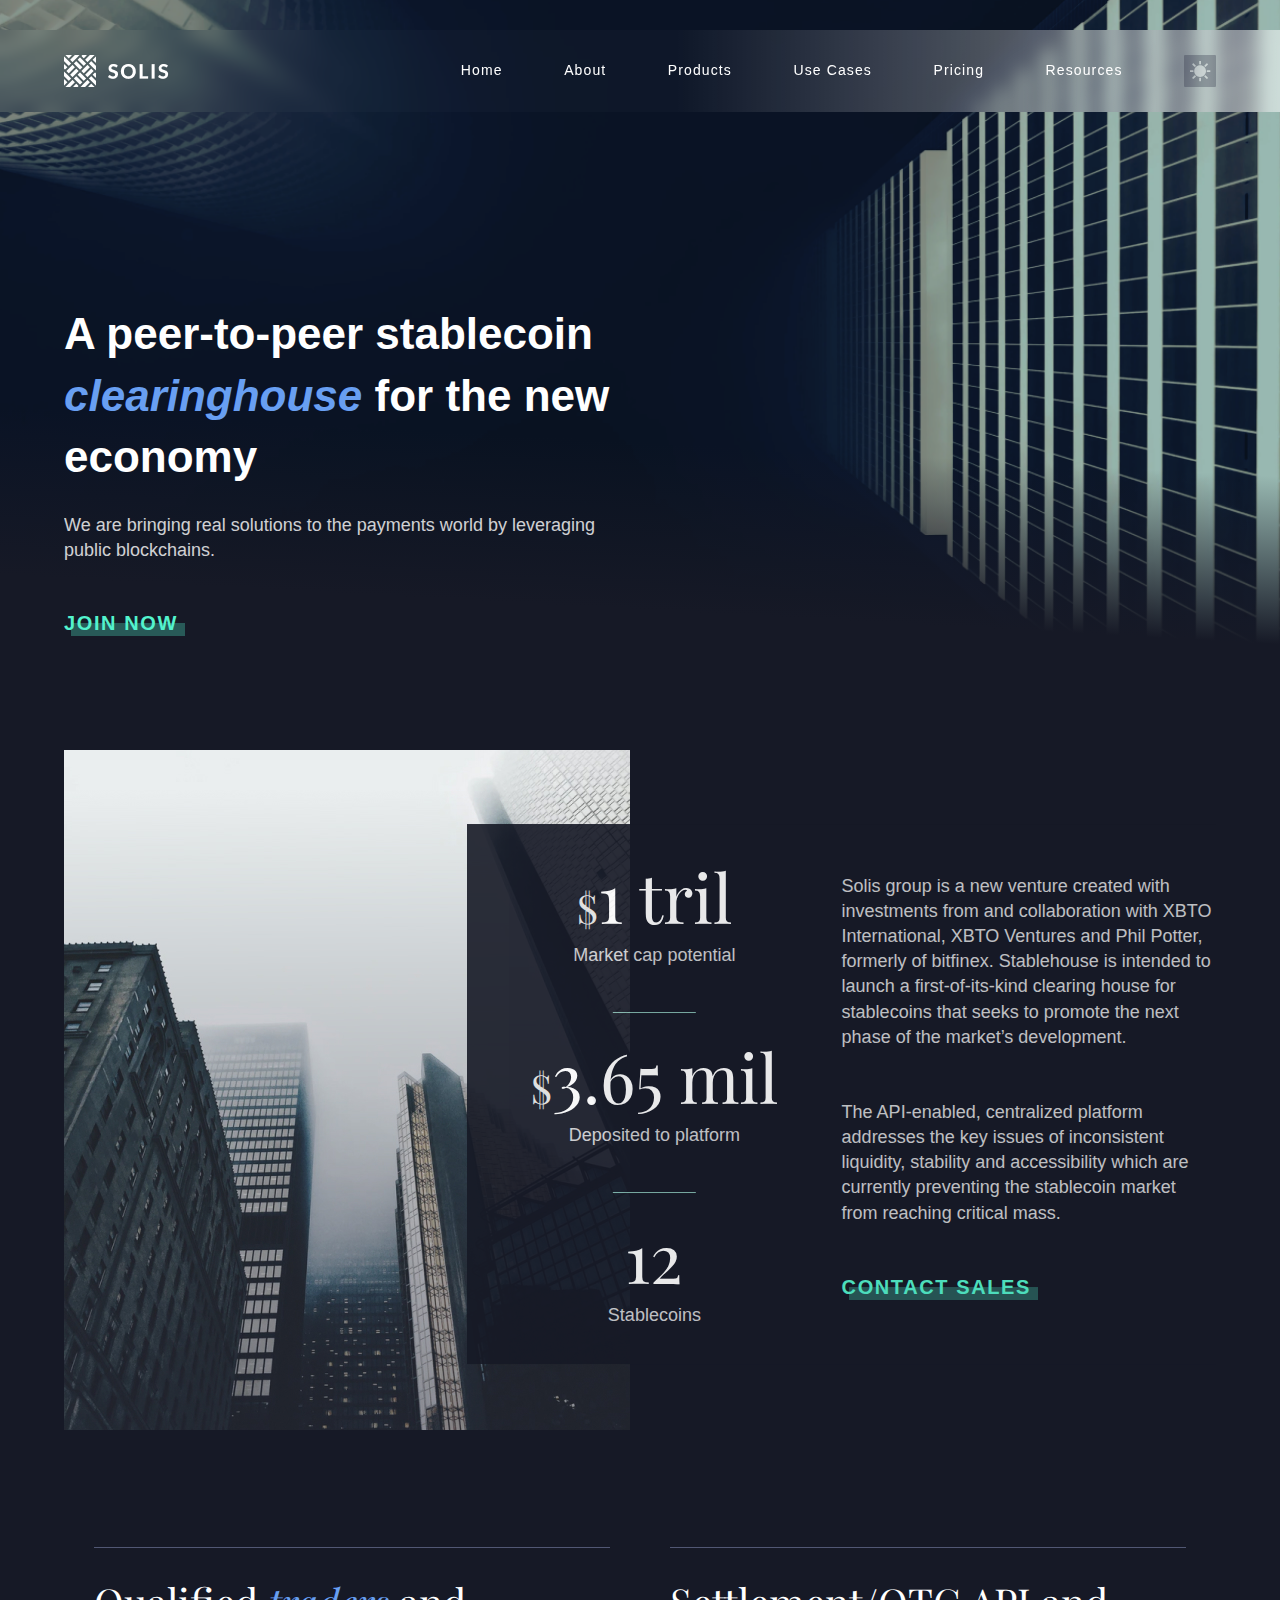
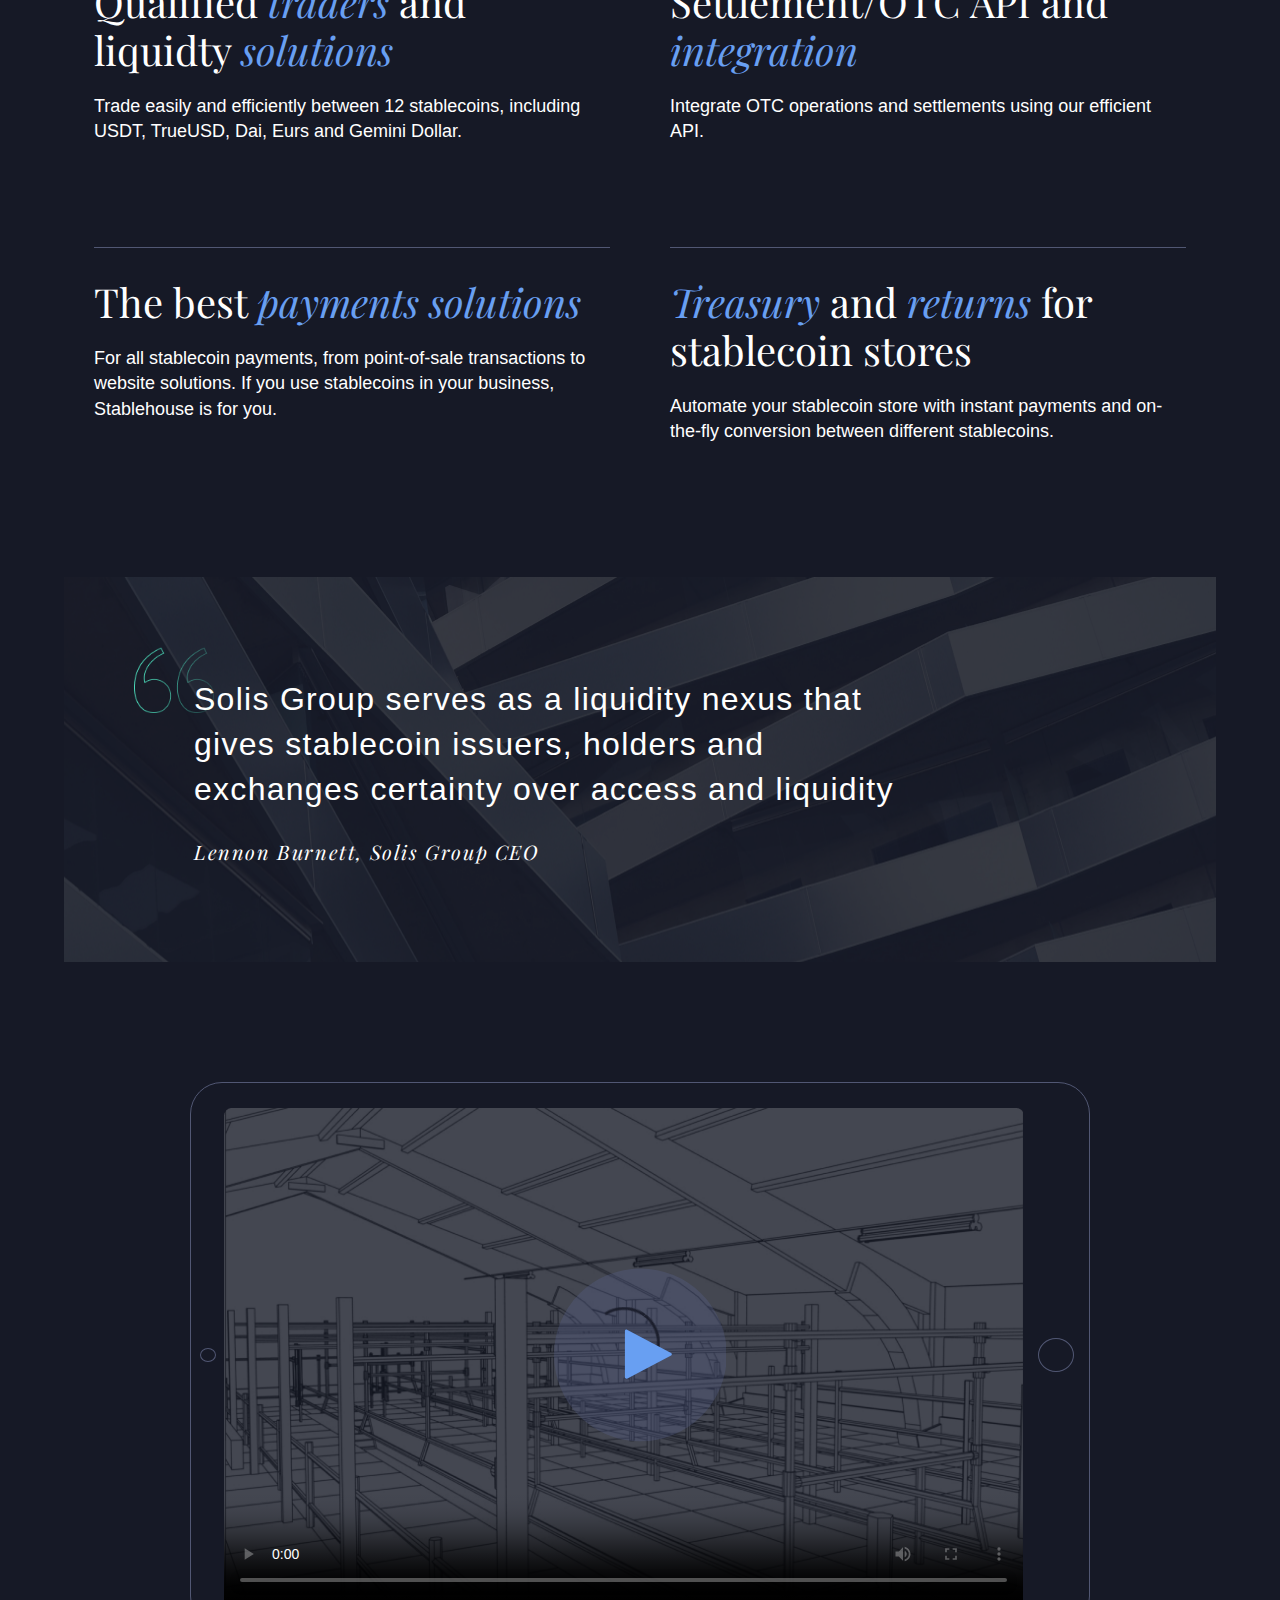
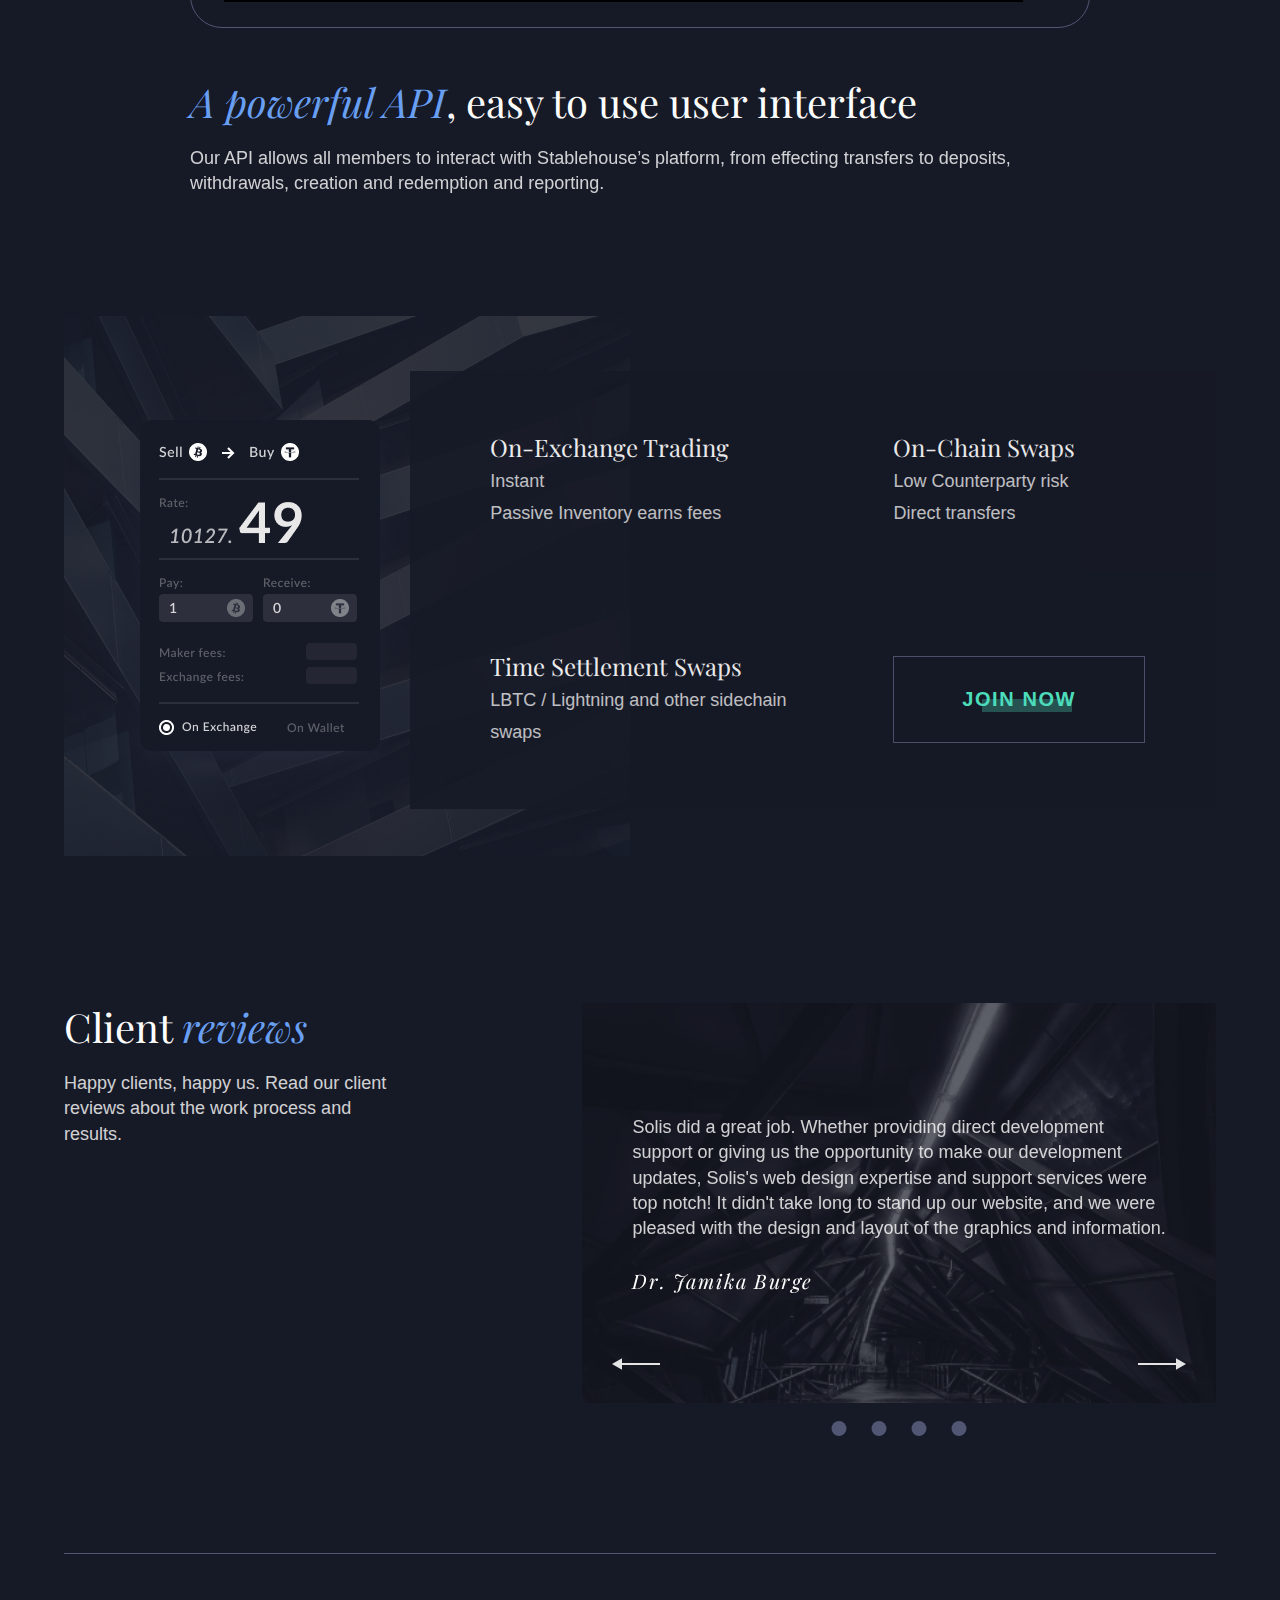
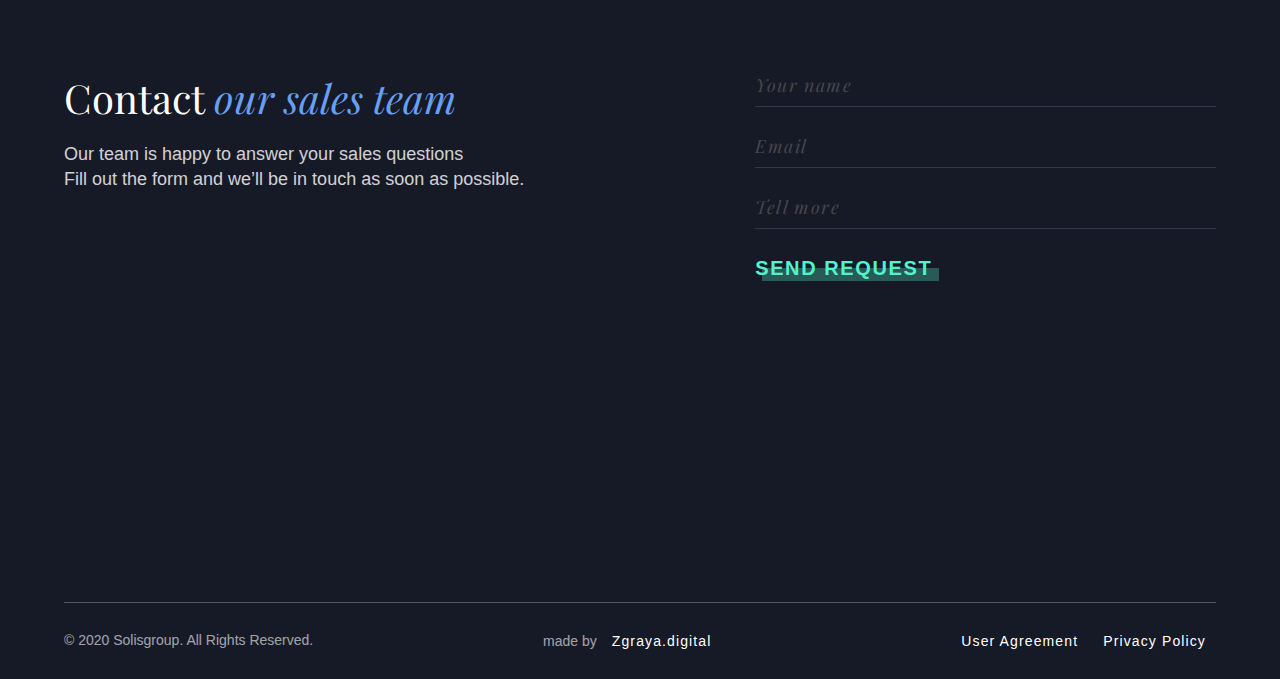
==== index-dark.html @ 9846c56a "add dark mode" ====
<!DOCTYPE html>
<html lang="en">
<head>
    <meta charset="UTF-8">
    <meta http-equiv="X-UA-Compatible" content="IE=edge">
    <meta name="viewport" content="width=device-width, initial-scale=1.0">
    <link rel="stylesheet" href="./css/main-dark.css">
    <link rel="shortcut icon" href="./img/favicon.ico" type="image/x-icon">
    <title>Document</title>
</head>
<body>
    <header class="header">
        <nav class="nav">
            <div class="wrapper">
                <div class="logo">
                    <img class="logo__img" src="./img/logo.png" alt="logo">
                </div>
                <input type="checkbox" id="burger" class="nav__burger">
                <label for="burger" class="nav__burger-img"></label>
                <ul class="menu">
                    <li class="menu__item">
                        <a href="" class="menu__link">Home</a>
                    </li>
                    <li class="menu__item">
                        <a href="" class="menu__link">About</a>
                    </li>
                    <li class="menu__item">
                        <a href="" class="menu__link">Products</a>
                    </li>
                    <li class="menu__item">
                        <a href="" class="menu__link">Use Cases</a>
                    </li>
                    <li class="menu__item">
                        <a href="" class="menu__link">Pricing</a>
                    </li>
                    <li class="menu__item">
                        <a href="" class="menu__link">Resources</a>
                    </li>
                </ul>
                <a href="./index.html" class="mode">
                    <img class="mode__img" src="./img/svg/sun-icon.svg" alt="">
                </a>
            </div>
        </nav>
        <section class="banner">
            <div class="wrapper">
                <div class="banner__container">
                    <h1 class="banner__title">A peer-to-peer stablecoin <span class="title_colored">clearinghouse</span> for the new economy</h1>
                    <p class="banner__text text">We are bringing real solutions to the   payments world by leveraging public blockchains.</p>
                    <button class="banner__btn button">Join now</button>
                </div>
            </div>
        </section>
    </header>
    <main class="main">
        <div class="wrapper">
            <section class="about">
            <div class="about__img">
                <img src="./img/about_img.jpg" alt="buildings">
            </div>
            <div class="about__container">
                <div class="about__statistic statistic">
                    <div class="statistic__group statistic__group_bordered">
                        <p class="statistic__data statistic__data_usd">1 tril</p>
                        <p class="statistic__desc text">Market cap potential</p>
                    </div>
                    <div class="statistic__group statistic__group_bordered">
                        <p class="statistic__data statistic__data_usd">3.65 mil</p>
                        <p class="statistic__desc text">Deposited to platform</p>
                    </div>
                    <div class="statistic__group">
                        <p class="statistic__data">12</p>
                        <p class="statistic__desc text">Stablecoins</p>
                    </div>
                </div>

                <div class="about__info">
                    <p class="about__text text">Solis group is a new venture created with investments from and collaboration with XBTO International, XBTO Ventures and Phil Potter, formerly of bitfinex. Stablehouse is intended to launch a first-of-its-kind clearing house for stablecoins that seeks to promote the next phase of the market’s development.</p>
                    <p class="about__text text">The API-enabled, centralized platform addresses the key issues of inconsistent liquidity, stability and accessibility which are currently preventing the stablecoin market from reaching critical mass.</p>
                    <button class="about__btn button">Contact sales</button>
                </div>
            </div>
            </section>
            <section class="pros">
                <div class="pros__item">
                    <h2 class="pros__title title">Qualified <span class="title_colored">traders</span> and liquidty <span class="title_colored">solutions</span></h2>
                    <p class="pros__text">Trade easily and efficiently between 12 stablecoins, including USDT, TrueUSD, Dai, Eurs and Gemini Dollar.</p>
                </div>
                <div class="pros__item">
                    <h2 class="pros__title title">Settlement/OTC API and <span class="title_colored">integration</span></h2>
                    <p class="pros__text">Integrate OTC operations and settlements using our efficient API.</p>
                </div>
                <div class="pros__item">
                    <h2 class="pros__title title">The best <span class="title_colored">payments solutions</span></h2>
                    <p class="pros__text">For all stablecoin payments, from point-of-sale transactions to website solutions. If you use stablecoins in your business, Stablehouse is for you.</p>
                </div>
                <div class="pros__item">
                    <h2 class="pros__title title"><span class="title_colored">Treasury</span> and <span class="title_colored">returns</span> for stablecoin stores</h2>
                    <p class="pros__text">Automate your stablecoin store with instant payments and on-the-fly conversion between different stablecoins.</p>
                </div>
            </section>
            <section class="quote">
                <p class="quote__text">Solis Group serves as a liquidity nexus that gives stablecoin issuers, holders and exchanges certainty over access and liquidity</p>
                <p class="quote__author">Lennon Burnett, Solis Group CEO</p>
            </section>

            <section class="video">
                <div class="video__wrapper">
                    <div class="player">
                        <video class="player__media" src="./video/video.mp4" poster="./img/video_poster.png" controls></video>
                        <svg class="player__controls">
                            <use xlink:href="./img/svg/icons-sprite.svg#play"></use>
                        </svg>
                    </div>
                    <h2 class="title video__title"><span class="title_colored">A powerful API</span>, easy to use user interface</h2>
                    <p class="video__text text">Our API allows all members to interact with Stablehouse’s platform, from effecting transfers to deposits, withdrawals, creation and redemption and reporting.</p>
                </div>
                
            </section>
            <section class="feature">
                <div class="feature__img">
                    <picture>
                        <source media="(max-width: 768px)" srcset="./img/feature_img-mob.png">
                        <source media="(min-width: 769px)" srcset="./img/features-background-image.png">
                        <img src="elva-800w.jpg" alt="Chris standing up holding his daughter Elva">
                    </picture>
                </div>
                <div class="feature__container">
                    <div class="feature__item">
                        <h3 class="feature__title">On-Exchange Trading</h3>
                        <ul class="feature__list">
                            <li class="feature__text text">Instant</li>
                            <li class="feature__text text">Passive Inventory earns fees</li>
                        </ul>
                    </div>
                    <div class="feature__item">
                        <h3 class="feature__title">On-Chain Swaps</h3>
                        <ul class="feature__list">
                            <li class="feature__text text">Low Counterparty risk</li>
                            <li class="feature__text text">Direct transfers</li>
                        </ul>
                    </div>
                    <div class="feature__item">
                        <h3 class="feature__title">Time Settlement Swaps</h3>
                        <ul class="feature__list">
                            <li class="feature__text text">LBTC / Lightning and other sidechain swaps</li>
                        </ul>
                    </div>
                    <div class="feature__item">
                        <button class="button feature__button">Join Now</button>
                    </div>
                </div>
            </section>
            <section class="reviews">
                <div class="reviews__desc">
                    <h2 class="reviews__title title">Client <span class="title_colored">reviews</span></h2>
                    <p class="text">Happy clients, happy us. Read our client reviews about the work process and results.</p>
                </div>
                <div class="reviews__slider-container">
                    <div class="slider">
                        <div class="slides">
                        <div id="slides__1" class="slide">
                            <div class="slide__content">
                                <p class="slide__text text">Solis did a great job. Whether providing direct development support or giving us the opportunity to make our development updates, Solis's web design expertise and support services were top notch! It didn't take long to stand up our website, and we were pleased with the design and layout of the graphics and information. </p>
                                <p class="slide__author">Dr. Jamika Burge</p>
                            </div>
                            <a class="slide__controls_prev slide__controls" href="#slides__4" title="Next">
                                <svg>
                                    <use xlink:href="./img/svg/icons-sprite.svg#arrow_left"></use>
                                </svg>
                            </a>
                            <a class="slide__controls_next slide__controls" href="#slides__2" title="Next">
                                <svg>
                                    <use xlink:href="./img/svg/icons-sprite.svg#arrow_right"></use>
                                </svg>
                            </a>
                        </div>
                        <div id="slides__2" class="slide">
                            <div class="slide__content">
                                <p class="slide__text text">Solis is a cutting edge company and knows the importance of excellence. Having been in business for 21 years, I know when I’ve found a competent professional and more importantly a company with integrity. I highly recommend this company and am available for further reference if needed. </p>
                                <p class="slide__author">Evie-Rose Prosse</p>
                            </div>
                            <a class="slide__controls_prev slide__controls" href="#slides__1"  title="Prev">
                                <svg>
                                    <use xlink:href="./img/svg/icons-sprite.svg#arrow_left"></use>
                                </svg>
                            </a>
                            <a class="slide__controls_next slide__controls" href="#slides__3" title="Next">
                                <svg>
                                    <use xlink:href="./img/svg/icons-sprite.svg#arrow_right"></use>
                                </svg>
                            </a>
                        </div>
                        <div id="slides__3" class="slide">
                            <div class="slide__content">
                                <p class="slide__text text">I can’t say enough about how knowledgeable Toinette Rorie is in the area of Web Development. She indeed is a developer and can build a site from scratch. She understands functionality and is great at constructing a site that is robust and fully functioning. </p>
                                <p class="slide__author">Elvis Mooney</p>
                            </div>
                            <a class="slide__controls_prev slide__controls" href="#slides__2" title="Prev">
                                <svg>
                                    <use xlink:href="./img/svg/icons-sprite.svg#arrow_left"></use>
                                </svg>
                            </a>
                            <a class="slide__controls_next slide__controls" href="#slides__4" title="Next">
                                <svg>
                                    <use xlink:href="./img/svg/icons-sprite.svg#arrow_right"></use>
                                </svg>
                            </a>
                        </div>
                        <div id="slides__4" class="slide">
                            <div class="slide__content">
                                <p class="slide__text text">Solis Solutions was referred to me by a trustworthy friend.  After reviewing his website, I decided to give Solis company Solutions a try.  I am happy to say I was not disappointed! From the onset, I knew PWDS was a team I could work with.  I worked with Toinette, who listened to my desires and offered professional advice and expertise. </p>
                                <p class="slide__author">Taha Mccartney</p>
                            </div>
                            <a class="slide__controls_prev slide__controls" href="#slides__3" title="Prev">
                                <svg>
                                    <use xlink:href="./img/svg/icons-sprite.svg#arrow_left"></use>
                                </svg>
                            </a>
                            <a class="slide__controls_next slide__controls" href="#slides__1" title="Prev">
                                <svg>
                                    <use xlink:href="./img/svg/icons-sprite.svg#arrow_right"></use>
                                </svg>
                            </a>
                        </div>
                        </div>
                        <div class="slider__nav">
                            <a class="slider__navlink" href="#slides__1"></a>
                            <a class="slider__navlink" href="#slides__2"></a>
                            <a class="slider__navlink" href="#slides__3"></a>
                            <a class="slider__navlink" href="#slides__4"></a>
                        </div>
                    </div>
                </div>
            </section>
            <section class="contact">
                <div class="contact__container">
                    <div class="contact__desc">
                        <h2 class="contact__title title">Contact <span class="title_colored"> our sales team</span></h2>
                        <p class="text">Our team is happy to answer your sales questions</p>
                        <p class="text">Fill out the form and we’ll be in touch as soon as possible.</p>
                    </div>
                    <div class="contact__form">
                        <form class="form" action="">
                            <input class="form__item" type="text" placeholder="Your name">
                            <input class="form__item" type="email" placeholder="Email">
                            <input class="form__item" type="text" placeholder="Tell more">
                            <button class="button">Send Request</button>
                        </form>
                    </div>
                </div>
            </section>
        </div>
    </main>
    <footer class="footer">
        <div class="footer__wrapper wrapper">
            <p class="footer__copy">© 2020 Solisgroup. All Rights Reserved.</p>
            <div class="footer__author">
                <span class="footer__copy">made by</span>
                <a href="#" class="footer__link">Zgraya.digital</a>
            </div>
            
            <div class="footer__legal">
                <a href="#" class="footer__link">User Agreement</a>
                <a href="#" class="footer__link"> Privacy Policy</a>
            </div>
        </div>
    </footer>
</body>
</html>
---- css/main-dark.css ----
@import url("https://fonts.googleapis.com/css2?family=Playfair+Display:ital@0;1&display=swap");
@font-face {
  font-family: 'Lato';
  src: local("Lato Regular"), local("Lato-Regular"), url("latoregular.woff2") format("woff2"), url("latoregular.woff") format("woff"), url("latoregular.ttf") format("truetype");
  font-weight: 400;
  font-style: normal;
}

@font-face {
  font-family: 'Lato';
  src: local("Lato Light"), local("Lato-Light"), url("latolight.woff2") format("woff2"), url("latolight.woff") format("woff"), url("latolight.ttf") format("truetype");
  font-weight: 300;
  font-style: normal;
}

@font-face {
  font-family: 'Lato';
  src: local("Lato Bold"), local("Lato-Bold"), url("latobold.woff2") format("woff2"), url("latobold.woff") format("woff"), url("latobold.ttf") format("truetype");
  font-weight: 700;
  font-style: normal;
}

* {
  margin: 0;
  padding: 0;
  -webkit-box-sizing: border-box;
          box-sizing: border-box;
}

html,
body {
  font-family: "Lato", sans-serif;
  line-height: 1.4;
  color: #FFFFFF;
  font-weight: 300;
  background: #161926;
}

@media screen and (max-width: 768px) {
  html,
  body {
    font-size: calc(14px + 6.8 * ((100vw - 320px) / 1280));
  }
}

@media screen and (min-width: 768px) {
  html,
  body {
    font-size: calc(14px + 4 * (100vw / 1280));
  }
}

a {
  text-decoration: none;
}

img {
  -o-object-fit: cover;
     object-fit: cover;
  width: 100%;
  height: auto;
}

.title {
  font-family: "Playfair Display", serif;
  line-height: 1.2;
  font-weight: 400;
}

@media screen and (max-width: 768px) {
  .title {
    font-size: calc(22px + 30.6 * ((100vw - 320px) / 1280));
  }
}

@media screen and (min-width: 768px) {
  .title {
    font-size: calc(22px + 18 * (100vw / 1280));
  }
}

.title_colored {
  font-style: italic;
  color: #689FF2;
}

.title_colored:hover {
  text-decoration: underline;
}

.text {
  opacity: 0.8;
}

.wrapper {
  width: 90%;
  max-width: 1160px;
  margin: 0 auto;
  position: relative;
}

.header {
  height: 950px;
  padding-top: 30px;
  display: -webkit-box;
  display: -ms-flexbox;
  display: flex;
  -webkit-box-pack: normal;
      -ms-flex-pack: normal;
          justify-content: normal;
  -webkit-box-orient: vertical;
  -webkit-box-direction: normal;
      -ms-flex-direction: column;
          flex-direction: column;
  -webkit-box-align: normal;
      -ms-flex-align: normal;
          align-items: normal;
  -ms-flex-wrap: nowrap;
      flex-wrap: nowrap;
  background: linear-gradient(183.11deg, #16192600 46.73%, #161926 63.21%), url("../img/header_bg_dark.png");
  background-repeat: no-repeat;
  background-position: center center;
  background-size: cover;
}

.nav {
  background: -webkit-gradient(linear, right top, left top, from(#ffffff80), color-stop(24.1%, #ffffff3e), color-stop(47.19%, #ffffff00)), #ffffff05;
  background: linear-gradient(270deg, #ffffff80 0%, #ffffff3e 24.1%, #ffffff00 47.19%), #ffffff05;
  -webkit-backdrop-filter: blur(9px);
          backdrop-filter: blur(9px);
  padding: 25px 0;
}

.nav > .wrapper {
  display: -webkit-box;
  display: -ms-flexbox;
  display: flex;
  -webkit-box-pack: justify;
      -ms-flex-pack: justify;
          justify-content: space-between;
  -webkit-box-orient: horizontal;
  -webkit-box-direction: normal;
      -ms-flex-direction: row;
          flex-direction: row;
  -webkit-box-align: center;
      -ms-flex-align: center;
          align-items: center;
  -ms-flex-wrap: nowrap;
      flex-wrap: nowrap;
}

.nav__burger, .nav__burger-img {
  display: none;
}

.logo {
  height: 32px;
  margin-right: 20%;
}

.menu {
  list-style: none;
  -webkit-box-flex: 1;
      -ms-flex-positive: 1;
          flex-grow: 1;
  display: -webkit-box;
  display: -ms-flexbox;
  display: flex;
  -webkit-box-pack: space-evenly;
      -ms-flex-pack: space-evenly;
          justify-content: space-evenly;
  -webkit-box-orient: horizontal;
  -webkit-box-direction: normal;
      -ms-flex-direction: row;
          flex-direction: row;
  -webkit-box-align: normal;
      -ms-flex-align: normal;
          align-items: normal;
  -ms-flex-wrap: nowrap;
      flex-wrap: nowrap;
}

.menu__item {
  font-size: 14px;
  line-height: 1.7;
  letter-spacing: 0.08em;
}

.menu__item :hover {
  color: #53F3CD;
}

.menu__link {
  color: inherit;
}

.mode {
  display: inline-block;
  background: #262A3F;
  opacity: 0.3;
  border-radius: 1px;
  height: 32px;
  width: 32px;
  position: relative;
}

.mode__img {
  width: 65%;
  position: relative;
  top: 50%;
  left: 50%;
  -webkit-transform: translate(-50%, -50%);
          transform: translate(-50%, -50%);
}

.banner {
  -webkit-box-flex: 1;
      -ms-flex-positive: 1;
          flex-grow: 1;
  z-index: 0;
}

.banner > .wrapper {
  height: 85%;
}

.banner__container {
  height: 100%;
  width: 50%;
  display: -webkit-box;
  display: -ms-flexbox;
  display: flex;
  -webkit-box-pack: center;
      -ms-flex-pack: center;
          justify-content: center;
  -webkit-box-orient: vertical;
  -webkit-box-direction: normal;
      -ms-flex-direction: column;
          flex-direction: column;
  -webkit-box-align: normal;
      -ms-flex-align: normal;
          align-items: normal;
  -ms-flex-wrap: nowrap;
      flex-wrap: nowrap;
}

.banner__title {
  margin-bottom: 25px;
}

@media screen and (max-width: 768px) {
  .banner__title {
    font-size: calc(24px + 34 * ((100vw - 320px) / 1280));
  }
}

@media screen and (min-width: 768px) {
  .banner__title {
    font-size: calc(24px + 20 * (100vw / 1280));
  }
}

.banner__text {
  margin-bottom: 50px;
}

.button {
  border: none;
  outline: none;
  cursor: pointer;
  color: #53F3CD;
  text-transform: uppercase;
  font-weight: bold;
  line-height: 1;
  letter-spacing: 0.08em;
  position: relative;
  text-align: start;
  width: -webkit-fit-content;
  width: -moz-fit-content;
  width: fit-content;
  background: none;
  -webkit-transition: all 0.3s;
  transition: all 0.3s;
}

@media screen and (max-width: 768px) {
  .button {
    font-size: calc(12px + 13.6 * ((100vw - 320px) / 1280));
  }
}

@media screen and (min-width: 768px) {
  .button {
    font-size: calc(12px + 8 * (100vw / 1280));
  }
}

.button::after {
  content: '';
  display: block;
  width: 100%;
  height: 13px;
  background: #53F3CD;
  opacity: 0.3;
  position: absolute;
  right: -7px;
  top: 50%;
}

.button:hover::after {
  right: 0;
}

.main {
  position: relative;
  top: -200px;
}

.about {
  position: relative;
  margin-bottom: 140px;
}

.about__img {
  width: 100%;
  max-width: 566px;
}

.about__container {
  background: #161926;
  opacity: 0.9;
  position: absolute;
  right: 0;
  top: 50%;
  -webkit-transform: translateY(-50%);
          transform: translateY(-50%);
  width: 65%;
  display: -webkit-box;
  display: -ms-flexbox;
  display: flex;
}

.about__statistic {
  -webkit-box-flex: 0;
      -ms-flex: 0 0 50%;
          flex: 0 0 50%;
}

.about__info {
  padding-bottom: 30px;
}

.about__text {
  margin: 50px 0;
}

.statistic {
  display: -webkit-box;
  display: -ms-flexbox;
  display: flex;
  -webkit-box-pack: justify;
      -ms-flex-pack: justify;
          justify-content: space-between;
  -webkit-box-orient: vertical;
  -webkit-box-direction: normal;
      -ms-flex-direction: column;
          flex-direction: column;
  -webkit-box-align: normal;
      -ms-flex-align: normal;
          align-items: normal;
  -ms-flex-wrap: nowrap;
      flex-wrap: nowrap;
  text-align: center;
}

.statistic__group {
  margin: 35px 0;
  position: relative;
}

.statistic__group_bordered::after {
  content: '';
  display: block;
  width: 22%;
  height: 1px;
  background: #85BBB1;
  position: absolute;
  left: 50%;
  bottom: -40%;
  -webkit-transform: translateX(-50%);
          transform: translateX(-50%);
}

.statistic__data {
  font-family: "Playfair Display", serif;
  line-height: 1.1;
  margin-bottom: 10px;
}

@media screen and (max-width: 768px) {
  .statistic__data {
    font-size: calc(32px + 61.2 * ((100vw - 320px) / 1280));
  }
}

@media screen and (min-width: 768px) {
  .statistic__data {
    font-size: calc(32px + 36 * (100vw / 1280));
  }
}

.statistic__data_usd::before {
  content: '\0024';
  line-height: 1;
  color: #E4E4E4;
}

@media screen and (max-width: 768px) {
  .statistic__data_usd::before {
    font-size: calc(22px + 30.6 * ((100vw - 320px) / 1280));
  }
}

@media screen and (min-width: 768px) {
  .statistic__data_usd::before {
    font-size: calc(22px + 18 * (100vw / 1280));
  }
}

.pros {
  display: -webkit-box;
  display: -ms-flexbox;
  display: flex;
  -webkit-box-pack: normal;
      -ms-flex-pack: normal;
          justify-content: normal;
  -webkit-box-orient: horizontal;
  -webkit-box-direction: normal;
      -ms-flex-direction: row;
          flex-direction: row;
  -webkit-box-align: normal;
      -ms-flex-align: normal;
          align-items: normal;
  -ms-flex-wrap: wrap;
      flex-wrap: wrap;
}

.pros__item {
  -webkit-box-flex: 0;
      -ms-flex: 0 0 50%;
          flex: 0 0 50%;
  min-height: 300px;
  padding: 0 30px;
  position: relative;
}

.pros__item::before {
  content: '';
  display: block;
  height: 1px;
  background: #515773;
  width: 100%;
  position: relative;
  top: -30px;
}

.pros__title {
  margin-bottom: 20px;
}

.quote {
  background: url("../img/quote-background.png") no-repeat;
  background-size: cover;
  color: #FFFFFF;
  padding: 100px 0 100px 130px;
}

.quote__text {
  line-height: 1.4;
  letter-spacing: 0.04em;
  width: 70%;
  margin-bottom: 30px;
  position: relative;
}

@media screen and (max-width: 768px) {
  .quote__text {
    font-size: calc(18px + 23.8 * ((100vw - 320px) / 1280));
  }
}

@media screen and (min-width: 768px) {
  .quote__text {
    font-size: calc(18px + 14 * (100vw / 1280));
  }
}

.quote__text::before {
  content: '';
  display: block;
  background: url("../img/quote-icon-dark.png") no-repeat;
  background-size: contain;
  width: 80px;
  height: 100px;
  position: absolute;
  top: -30px;
  left: -60px;
}

.quote__author {
  font-family: "Playfair Display", serif;
  line-height: 1;
  letter-spacing: 0.08em;
  font-style: italic;
}

@media screen and (max-width: 768px) {
  .quote__author {
    font-size: calc(15px + 8.5 * ((100vw - 320px) / 1280));
  }
}

@media screen and (min-width: 768px) {
  .quote__author {
    font-size: calc(15px + 5 * (100vw / 1280));
  }
}

.video {
  margin: 120px 0;
}

.video__title {
  margin: 50px 0 20px;
}

.video__wrapper {
  max-width: 900px;
  margin: 0 auto;
}

.player {
  border: 1px solid #515773;
  border-radius: 32px;
  padding: 25px 0;
  display: -webkit-box;
  display: -ms-flexbox;
  display: flex;
  -webkit-box-pack: center;
      -ms-flex-pack: center;
          justify-content: center;
  -webkit-box-align: center;
      -ms-flex-align: center;
          align-items: center;
}

.player::before, .player::after {
  content: "";
  display: block;
  border-radius: 50%;
  border: 1px solid #515773;
}

.player::before {
  width: 14px;
  height: 12px;
  margin: 8px;
}

.player::after {
  width: 34px;
  height: 32px;
  margin: 14px;
}

.player__media {
  width: 89%;
  height: auto;
  position: relative;
}

.player__media :active .player__controls {
  display: none;
}

.player__controls {
  position: absolute;
  cursor: pointer;
  width: 15%;
  height: 100%;
  fill: #689FF2;
}

.player__controls :hover {
  opacity: 0.8;
}

.feature {
  position: relative;
  margin-bottom: 140px;
}

.feature__img {
  width: 100%;
  max-width: 566px;
}

.feature__container {
  display: -webkit-box;
  display: -ms-flexbox;
  display: flex;
  -webkit-box-pack: normal;
      -ms-flex-pack: normal;
          justify-content: normal;
  -webkit-box-orient: horizontal;
  -webkit-box-direction: normal;
      -ms-flex-direction: row;
          flex-direction: row;
  -webkit-box-align: center;
      -ms-flex-align: center;
          align-items: center;
  -ms-flex-wrap: wrap;
      flex-wrap: wrap;
  -ms-flex-line-pack: distribute;
      align-content: space-around;
  background: #161926;
  opacity: 0.9;
  position: absolute;
  right: 0;
  top: 55px;
  width: 70%;
  height: 80%;
}

.feature__item {
  -webkit-box-flex: 0;
      -ms-flex: 0 0 50%;
          flex: 0 0 50%;
  padding-left: 10%;
}

.feature__title {
  font-family: "Playfair Display", serif;
  line-height: 1.4;
  font-weight: 400;
}

@media screen and (max-width: 768px) {
  .feature__title {
    font-size: calc(16px + 13.6 * ((100vw - 320px) / 1280));
  }
}

@media screen and (min-width: 768px) {
  .feature__title {
    font-size: calc(16px + 8 * (100vw / 1280));
  }
}

.feature__list {
  list-style: none;
  line-height: 1.8;
}

.feature__button {
  padding: 10% 21%;
  border: 1px solid #515773;
  text-align: center;
}

.feature__button::after {
  width: 36%;
  margin: 0 auto;
  right: 29%;
}

.feature__button:hover::after {
  right: 33%;
}

.reviews {
  display: -webkit-box;
  display: -ms-flexbox;
  display: flex;
  -webkit-box-pack: justify;
      -ms-flex-pack: justify;
          justify-content: space-between;
  -webkit-box-orient: horizontal;
  -webkit-box-direction: normal;
      -ms-flex-direction: row;
          flex-direction: row;
  -webkit-box-align: normal;
      -ms-flex-align: normal;
          align-items: normal;
  -ms-flex-wrap: wrap;
      flex-wrap: wrap;
  margin-bottom: 150px;
}

.reviews__desc {
  -webkit-box-flex: 0;
      -ms-flex: 0 0 30%;
          flex: 0 0 30%;
  margin-bottom: 30px;
}

.reviews__title {
  margin-bottom: 20px;
}

.reviews__slider-container {
  display: -webkit-box;
  display: -ms-flexbox;
  display: flex;
  -webkit-box-pack: center;
      -ms-flex-pack: center;
          justify-content: center;
  -webkit-box-orient: horizontal;
  -webkit-box-direction: normal;
      -ms-flex-direction: row;
          flex-direction: row;
  -webkit-box-align: center;
      -ms-flex-align: center;
          align-items: center;
  -ms-flex-wrap: nowrap;
      flex-wrap: nowrap;
  height: 100%;
  width: 55%;
}

.slides {
  height: 100%;
  display: -webkit-box;
  display: -ms-flexbox;
  display: flex;
  position: relative;
  scroll-behavior: smooth;
  overflow-x: scroll;
  overflow: hidden;
}

.slider {
  width: 100%;
  height: 400px;
  border-radius: 20px;
  position: relative;
  -webkit-transition: all 0.5s;
  transition: all 0.5s;
}

.slider__nav {
  -webkit-box-sizing: border-box;
          box-sizing: border-box;
  position: absolute;
  left: 50%;
  bottom: -40px;
  -webkit-transform: translateX(-50%);
          transform: translateX(-50%);
  text-align: center;
}

.slider__navlink {
  display: inline-block;
  height: 15px;
  width: 15px;
  border-radius: 50%;
  background-color: #515773;
  margin: 0 10px 0 10px;
}

.slider__navlink:hover {
  background: #689FF2;
}

.slide {
  display: -webkit-box;
  display: -ms-flexbox;
  display: flex;
  -webkit-box-pack: center;
      -ms-flex-pack: center;
          justify-content: center;
  -webkit-box-orient: horizontal;
  -webkit-box-direction: normal;
      -ms-flex-direction: row;
          flex-direction: row;
  -webkit-box-align: center;
      -ms-flex-align: center;
          align-items: center;
  -ms-flex-wrap: nowrap;
      flex-wrap: nowrap;
  -ms-flex-negative: 0;
      flex-shrink: 0;
  width: 100%;
  height: 100%;
  margin-right: 0px;
  -webkit-box-sizing: border-box;
          box-sizing: border-box;
  -webkit-transform-origin: center center;
          transform-origin: center center;
  -webkit-transform: scale(1);
          transform: scale(1);
  scroll-snap-align: center;
  padding: 50px;
  position: relative;
}

.slide__content {
  color: #FFFFFF;
}

.slide__text {
  margin-bottom: 30px;
}

.slide__author {
  font-family: "Playfair Display", serif;
  font-style: italic;
  font-size: 20px;
  line-height: 1;
  letter-spacing: 0.08em;
}

.slide__controls {
  position: absolute;
  height: 15px;
  width: 48px;
  display: inline-block;
  bottom: 30px;
  fill: #E4E4E4;
}

.slide__controls:hover {
  fill: #689FF2;
}

.slide__controls_prev {
  left: 30px;
}

.slide__controls_next {
  right: 30px;
}

#slides__1 {
  background: url("../img/review-bg_1.png") no-repeat;
  background-size: cover;
}

#slides__2 {
  background: url("../img/review-bg_2.png") no-repeat;
  background-size: cover;
}

#slides__3 {
  background: url("../img/review-bg_3.png") no-repeat;
  background-size: cover;
}

#slides__4 {
  background: url("../img/review-bg_4.png") no-repeat;
  background-size: cover;
}

.contact__container {
  border-top: 1px solid #515773;
  padding: 120px 0;
  display: -webkit-box;
  display: -ms-flexbox;
  display: flex;
  -webkit-box-pack: justify;
      -ms-flex-pack: justify;
          justify-content: space-between;
  -webkit-box-orient: horizontal;
  -webkit-box-direction: normal;
      -ms-flex-direction: row;
          flex-direction: row;
  -webkit-box-align: normal;
      -ms-flex-align: normal;
          align-items: normal;
  -ms-flex-wrap: wrap;
      flex-wrap: wrap;
}

.contact__desc {
  margin-bottom: 30px;
}

.contact__title {
  margin-bottom: 20px;
}

.contact__form {
  -webkit-box-flex: 0;
      -ms-flex: 0 0 40%;
          flex: 0 0 40%;
}

.form__item {
  background: inherit;
  width: 100%;
  margin-bottom: 28px;
  border: none;
  border-bottom: 1px solid #515773;
  font-family: "Playfair Display", serif;
  font-style: italic;
  outline: none;
  font-size: 18px;
  opacity: 0.5;
  line-height: 1.1;
  letter-spacing: 0.08em;
  padding-bottom: 10px;
  color: #BBBCC1;
}

.footer__wrapper {
  border-top: 1px solid #515773;
  display: -webkit-box;
  display: -ms-flexbox;
  display: flex;
  -webkit-box-pack: justify;
      -ms-flex-pack: justify;
          justify-content: space-between;
  -webkit-box-orient: horizontal;
  -webkit-box-direction: normal;
      -ms-flex-direction: row;
          flex-direction: row;
  -webkit-box-align: normal;
      -ms-flex-align: normal;
          align-items: normal;
  -ms-flex-wrap: nowrap;
      flex-wrap: nowrap;
  padding: 25px 0;
}

.footer__copy, .footer__link {
  font-size: 14px;
  line-height: 1.8;
  opacity: 0.6;
}

.footer__link {
  opacity: 1;
  color: inherit;
  letter-spacing: 0.08em;
  margin: 10px;
}

.footer__link:hover {
  text-decoration: underline;
}

@media screen and (max-width: 768px) {
  .wrapper {
    width: 100%;
    padding: 0 15px;
  }
  .header {
    height: 100vh;
  }
  .menu {
    position: absolute;
    top: 57px;
    left: -100%;
    -webkit-box-orient: vertical;
    -webkit-box-direction: normal;
        -ms-flex-direction: column;
            flex-direction: column;
    -webkit-transition: left 0.5s;
    transition: left 0.5s;
    background: -webkit-gradient(linear, right top, left top, from(#ffffff80), color-stop(24.1%, #ffffff3e), color-stop(47.19%, #ffffff00)), #ffffff05;
    background: linear-gradient(270deg, #ffffff80 0%, #ffffff3e 24.1%, #ffffff00 47.19%), #ffffff05;
    -webkit-backdrop-filter: blur(9px);
            backdrop-filter: blur(9px);
    z-index: 2;
    width: 100%;
  }
  .menu__item {
    width: 100%;
    height: 60px;
    padding: 10px 30px;
    background: inherit;
    z-index: 2;
  }
  .nav__burger-img {
    display: inline-block;
    position: absolute;
    top: 50%;
    -webkit-transform: translateY(-50%);
            transform: translateY(-50%);
    right: 15px;
    background: #8a8e96;
    width: 25px;
    height: 4px;
    -webkit-transition: 0.5s;
    transition: 0.5s;
  }
  .nav__burger-img::before, .nav__burger-img::after {
    content: "";
    position: absolute;
    top: 7px;
    display: inline-block;
    width: 100%;
    height: 4px;
    background: #8a8e96;
  }
  .nav__burger-img::after {
    top: -7px;
  }
  .nav__burger:checked ~ .menu {
    left: 0;
  }
  .nav__burger:checked ~ .nav__burger-img {
    -webkit-transform: rotate(45deg);
            transform: rotate(45deg);
  }
  .nav__burger:checked ~ .nav__burger-img:before {
    display: none;
  }
  .nav__burger:checked ~ .nav__burger-img:after {
    -webkit-transform: rotate(90deg);
            transform: rotate(90deg);
    top: 0;
  }
  .mode {
    right: 40px;
  }
  .banner__container {
    width: 75%;
  }
  .main {
    top: 0;
  }
  .about__img {
    visibility: hidden;
  }
  .about__container {
    width: 100%;
    -webkit-box-orient: vertical;
    -webkit-box-direction: normal;
        -ms-flex-direction: column;
            flex-direction: column;
  }
  .quote {
    padding: 50px;
  }
  .quote__text {
    width: 100%;
  }
  .quote__text::before {
    width: 62px;
    height: 70px;
    top: -18px;
    left: -32px;
  }
  .feature__img {
    display: -webkit-box;
    display: -ms-flexbox;
    display: flex;
    -webkit-box-pack: center;
        -ms-flex-pack: center;
            justify-content: center;
    max-width: 100vw;
  }
  .feature__container {
    position: relative;
    width: 100%;
    row-gap: 30px;
  }
  .reviews {
    -webkit-box-align: center;
        -ms-flex-align: center;
            align-items: center;
    -webkit-box-orient: vertical;
    -webkit-box-direction: normal;
        -ms-flex-direction: column;
            flex-direction: column;
    text-align: center;
  }
  .reviews__slider-container {
    width: 90%;
  }
  .contact__form {
    -ms-flex-preferred-size: 100%;
        flex-basis: 100%;
  }
  .footer__wrapper {
    padding: 30px;
    -webkit-box-orient: vertical;
    -webkit-box-direction: normal;
        -ms-flex-direction: column;
            flex-direction: column;
    -webkit-box-align: center;
        -ms-flex-align: center;
            align-items: center;
    row-gap: 10px;
  }
}

@media screen and (max-width: 576px) {
  .wrapper {
    width: 100%;
    padding: 0 15px;
    margin: 0 auto;
  }
  .header {
    background: -webkit-gradient(linear, left top, left bottom, from(#949d9d), color-stop(#fff), to(#fff));
    background: linear-gradient(#949d9d, #fff, #fff);
  }
  .banner__container {
    width: 100%;
  }
  .pros {
    -webkit-box-pack: center;
        -ms-flex-pack: center;
            justify-content: center;
  }
  .pros__item {
    -ms-flex-preferred-size: 80%;
        flex-basis: 80%;
    min-height: 200px;
  }
  .feature__container {
    -webkit-box-orient: vertical;
    -webkit-box-direction: normal;
        -ms-flex-direction: column;
            flex-direction: column;
    -webkit-box-align: start;
        -ms-flex-align: start;
            align-items: flex-start;
  }
  .feature__item {
    padding: 0 20px;
  }
  .feature__item:last-child {
    width: 100%;
    text-align: center;
  }
}
/*# sourceMappingURL=main-dark.css.map */
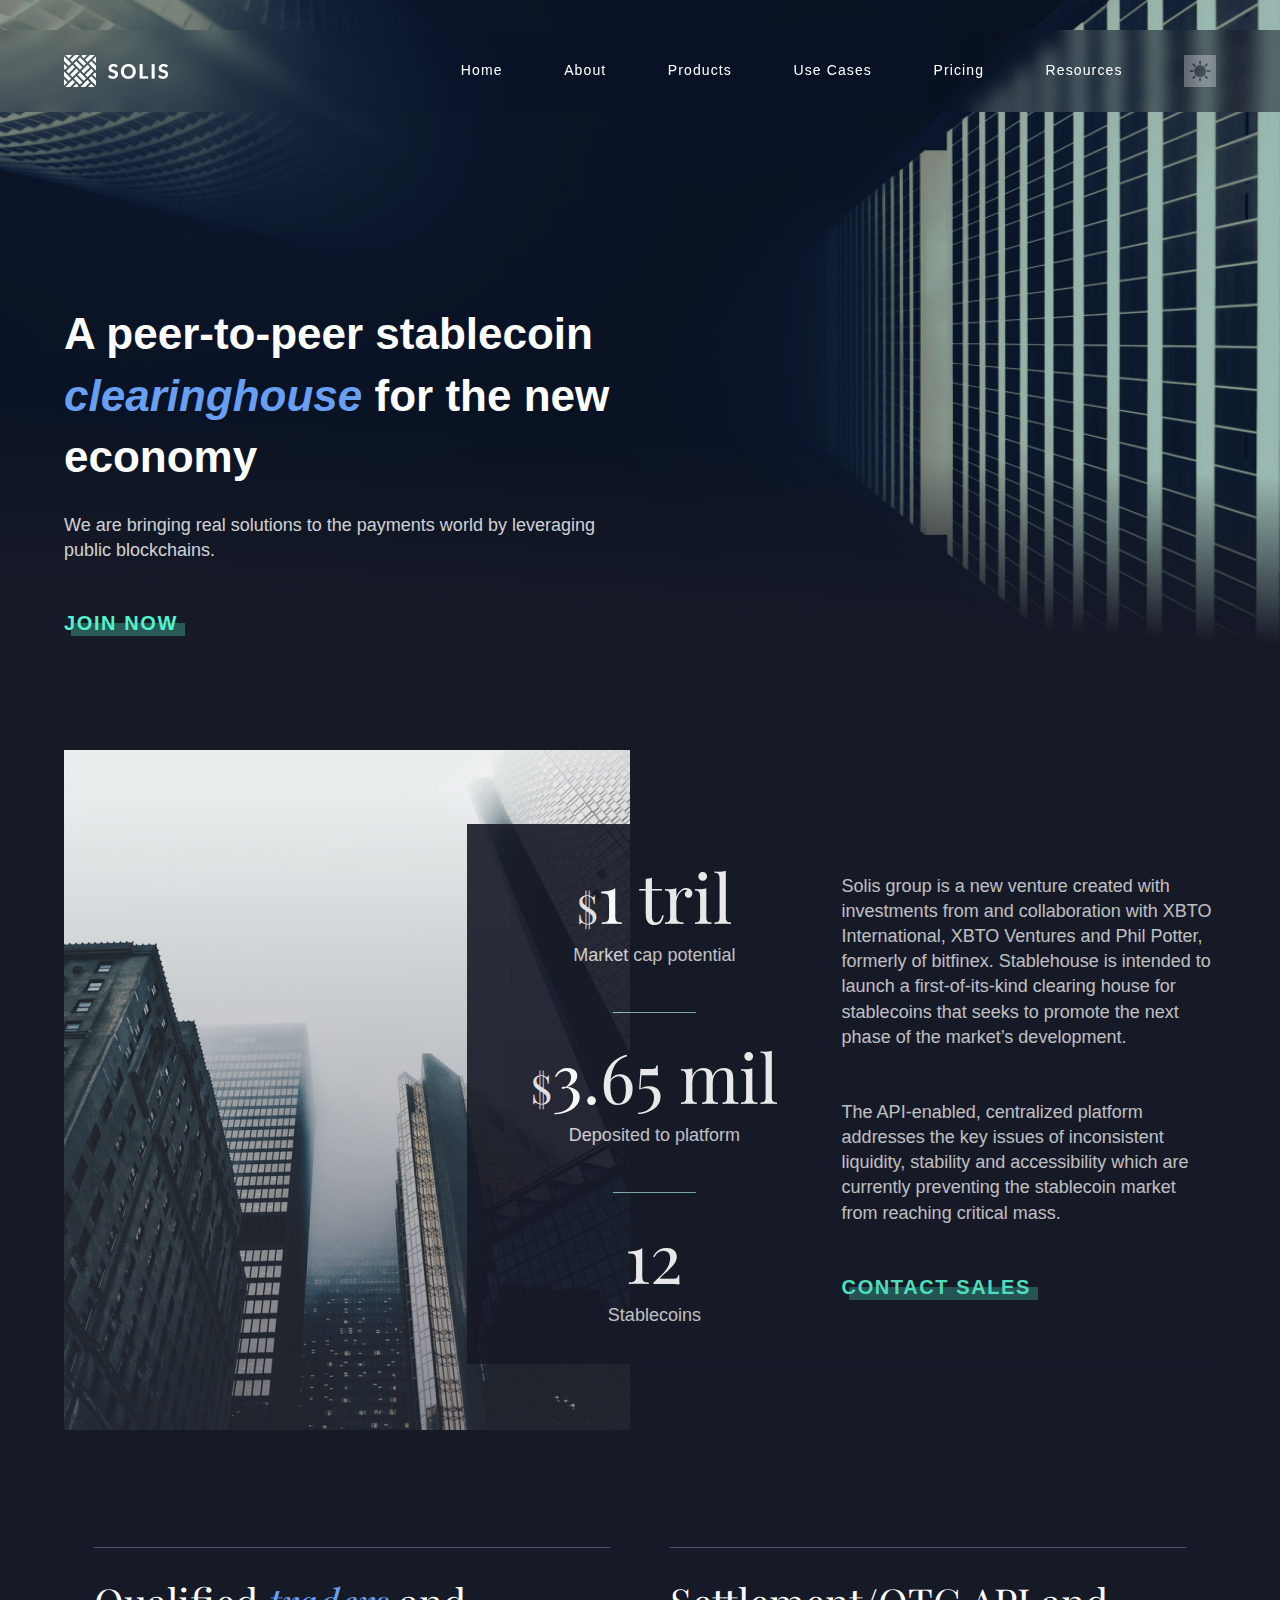
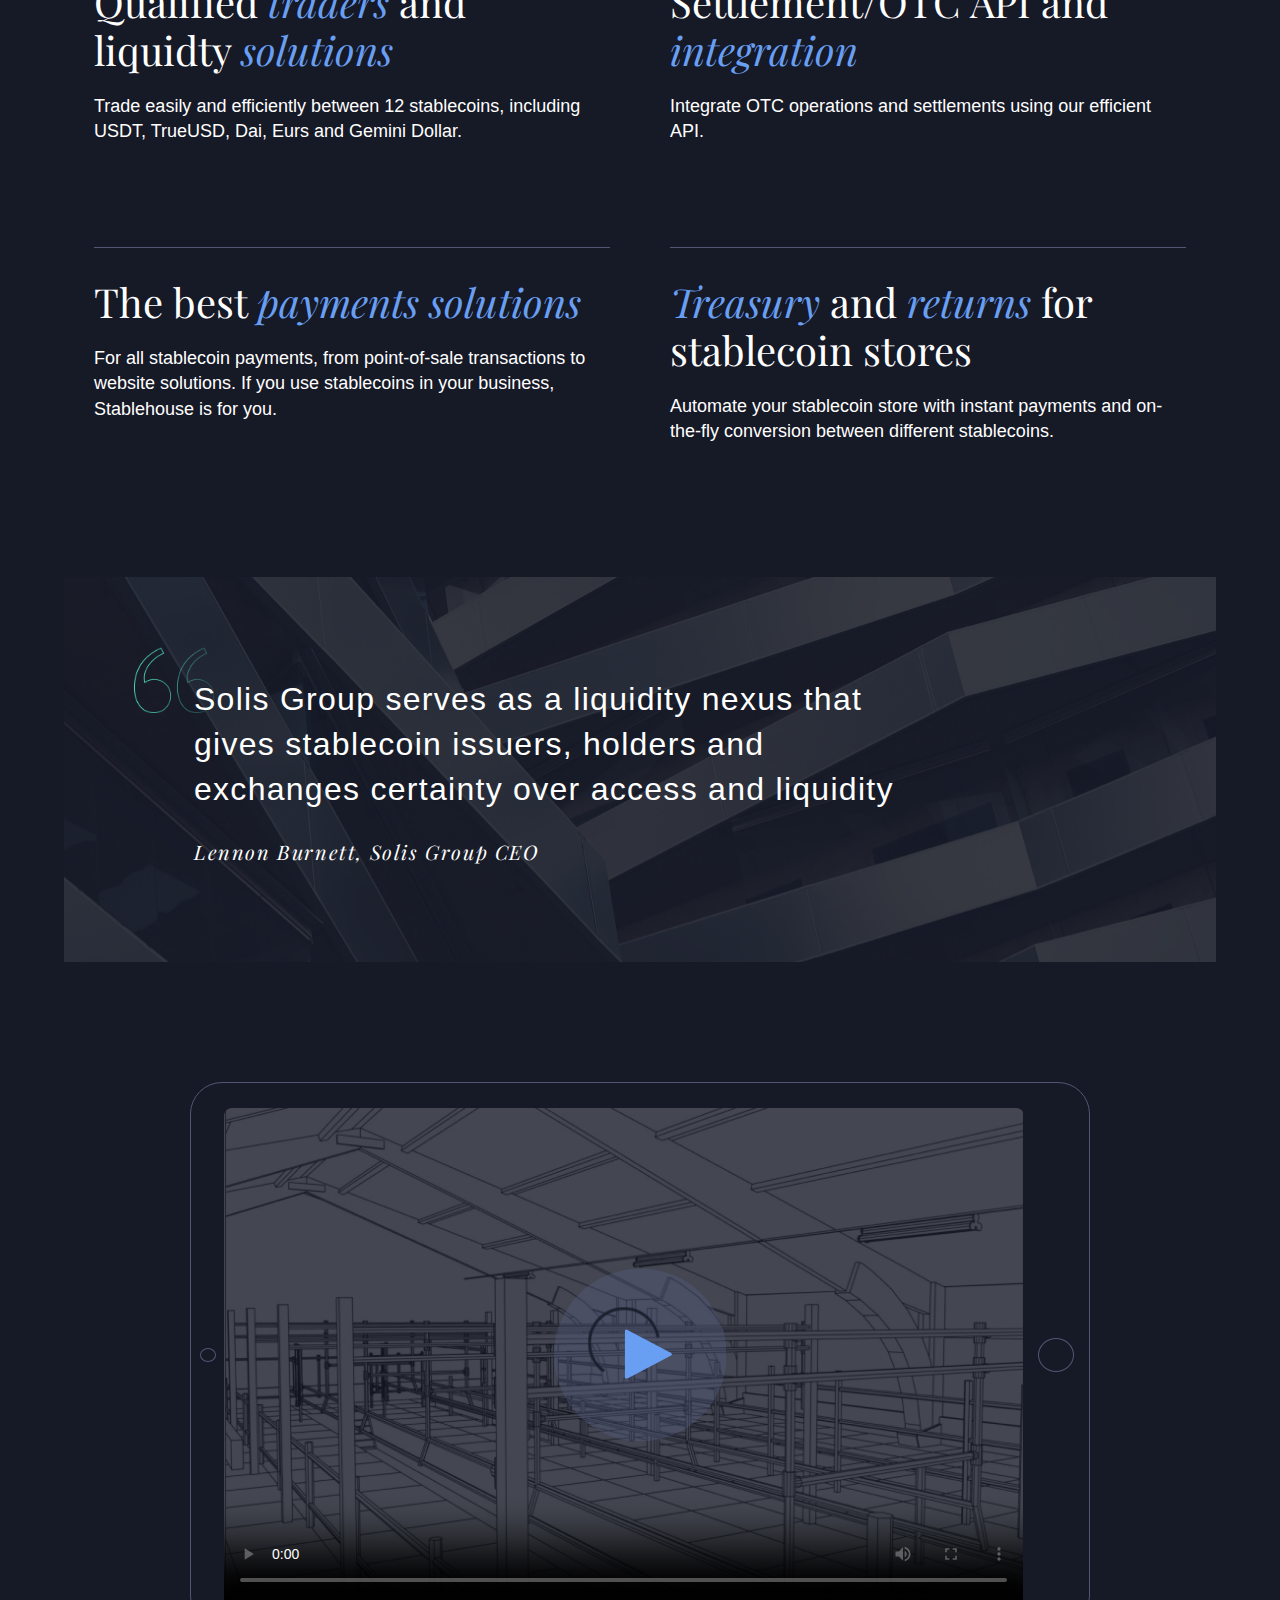
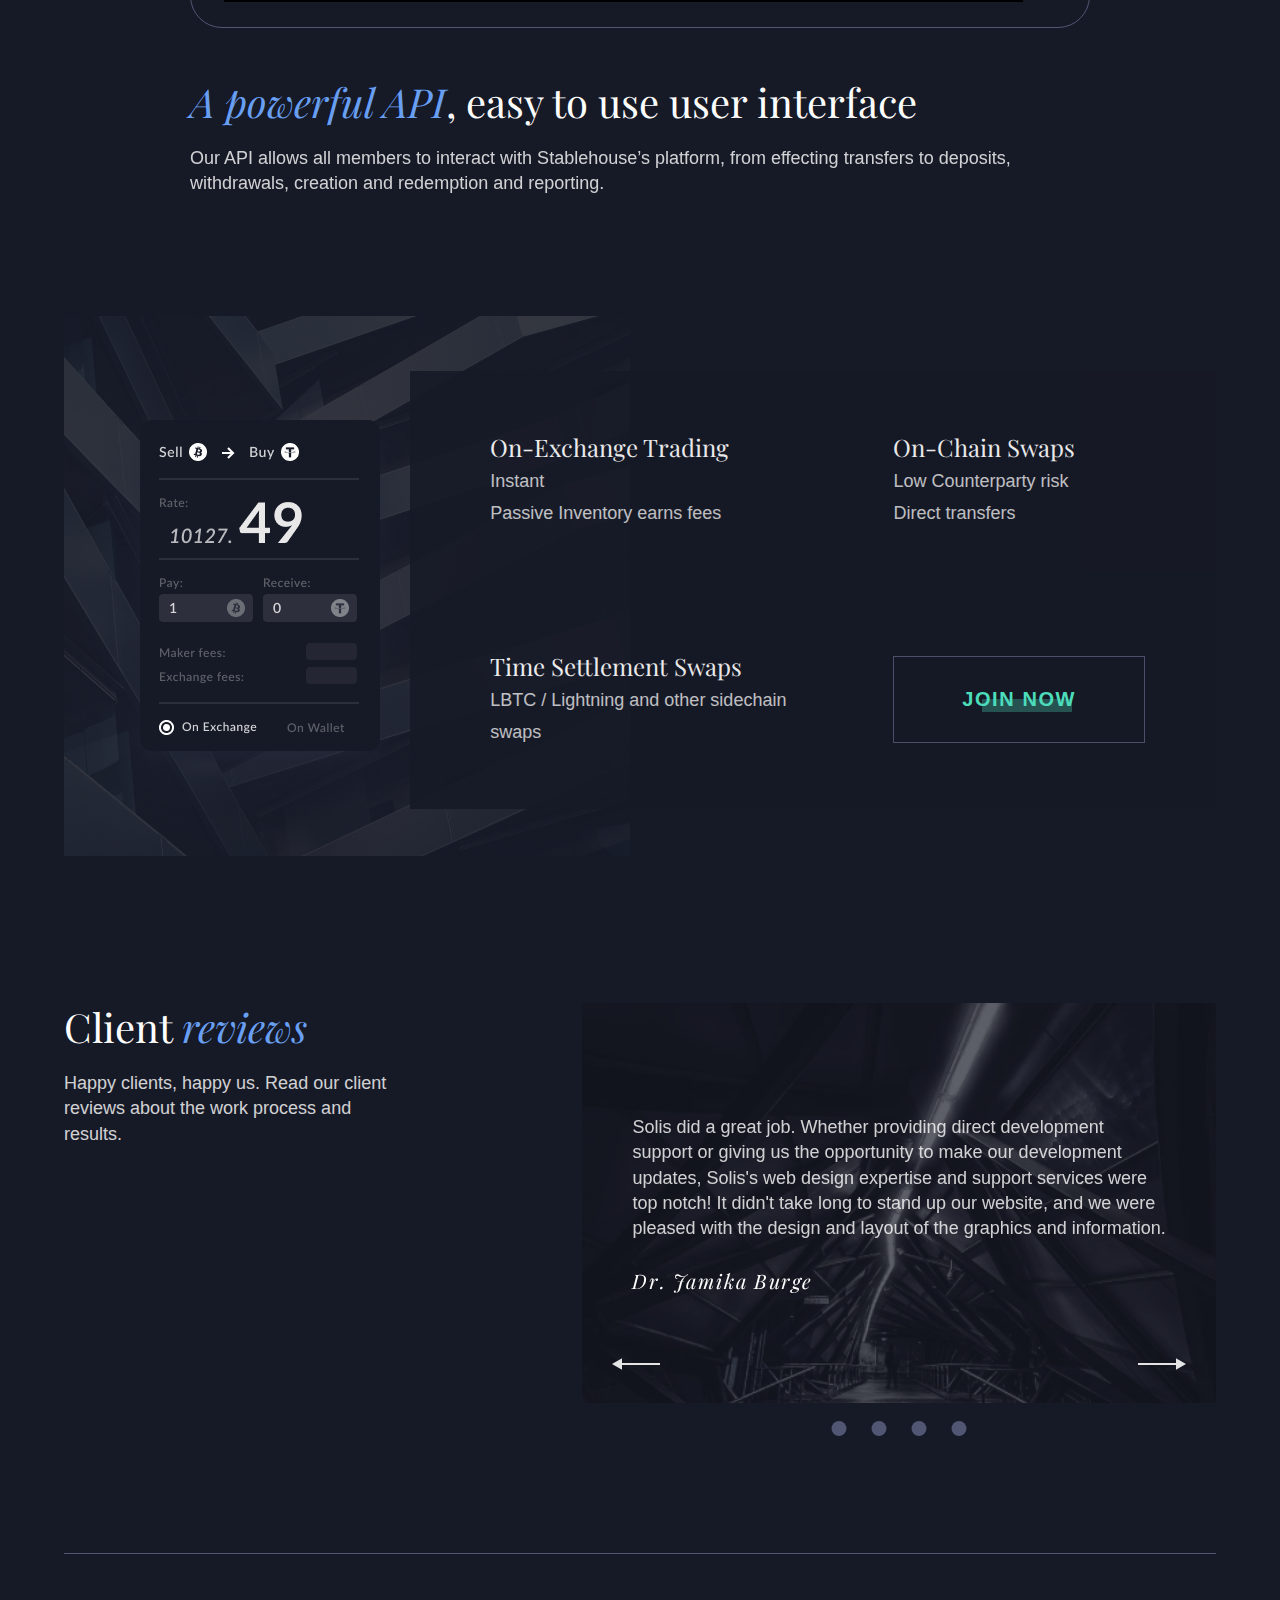
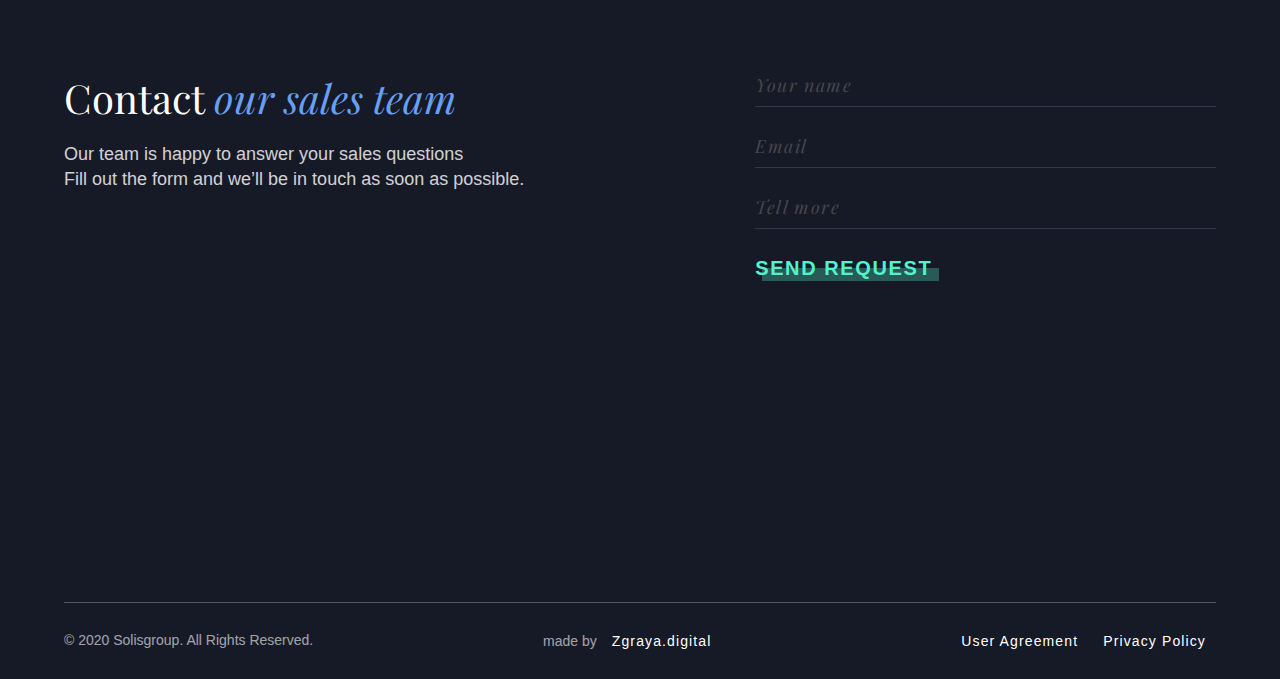
==== commit 9e12b479: "fixed adaptive" ====
--- a/index-dark.html
+++ b/index-dark.html
@@ -241,7 +241,7 @@
                         <p class="text">Fill out the form and we’ll be in touch as soon as possible.</p>
                     </div>
                     <div class="contact__form">
-                        <form class="form" action="">
+                        <form class="form" action="#" method="get">
                             <input class="form__item" type="text" placeholder="Your name">
                             <input class="form__item" type="email" placeholder="Email">
                             <input class="form__item" type="text" placeholder="Tell more">
--- a/css/main-dark.css
+++ b/css/main-dark.css
@@ -124,11 +124,12 @@
 }
 
 .nav {
-  background: -webkit-gradient(linear, right top, left top, from(#ffffff80), color-stop(24.1%, #ffffff3e), color-stop(47.19%, #ffffff00)), #ffffff05;
-  background: linear-gradient(270deg, #ffffff80 0%, #ffffff3e 24.1%, #ffffff00 47.19%), #ffffff05;
+  background: -webkit-gradient(linear, right top, left top, from(#16192680), color-stop(24.1%, #16192600), color-stop(47.19%, #16192600)), #16192605;
+  background: linear-gradient(270deg, #16192680 0%, #16192600 24.1%, #16192600 47.19%), #16192605;
   -webkit-backdrop-filter: blur(9px);
           backdrop-filter: blur(9px);
   padding: 25px 0;
+  z-index: 2;
 }
 
 .nav > .wrapper {
@@ -196,7 +197,7 @@
 
 .mode {
   display: inline-block;
-  background: #262A3F;
+  background: #FFFFFF;
   opacity: 0.3;
   border-radius: 1px;
   height: 32px;
@@ -967,8 +968,8 @@
             flex-direction: column;
     -webkit-transition: left 0.5s;
     transition: left 0.5s;
-    background: -webkit-gradient(linear, right top, left top, from(#ffffff80), color-stop(24.1%, #ffffff3e), color-stop(47.19%, #ffffff00)), #ffffff05;
-    background: linear-gradient(270deg, #ffffff80 0%, #ffffff3e 24.1%, #ffffff00 47.19%), #ffffff05;
+    background: -webkit-gradient(linear, left top, left bottom, from(#b3bdbd), color-stop(#fff), to(#fff));
+    background: linear-gradient(#b3bdbd, #fff, #fff);
     -webkit-backdrop-filter: blur(9px);
             backdrop-filter: blur(9px);
     z-index: 2;
@@ -976,10 +977,11 @@
   }
   .menu__item {
     width: 100%;
-    height: 60px;
-    padding: 10px 30px;
-    background: inherit;
+    padding: 35px 30px;
     z-index: 2;
+    -webkit-backdrop-filter: blur(9px);
+            backdrop-filter: blur(9px);
+    font-size: 18px;
   }
   .nav__burger-img {
     display: inline-block;
@@ -1109,6 +1111,15 @@
   .banner__container {
     width: 100%;
   }
+  .about__img {
+    display: none;
+  }
+  .about__container {
+    position: relative;
+    top: 0;
+    -webkit-transform: none;
+            transform: none;
+  }
   .pros {
     -webkit-box-pack: center;
         -ms-flex-pack: center;
@@ -1136,4 +1147,18 @@
     text-align: center;
   }
 }
+
+@media screen and (max-width: 768px) {
+  .menu {
+    background: -webkit-gradient(linear, left top, left bottom, from(#262a3f), to(#161926));
+    background: linear-gradient(#262a3f, #161926);
+  }
+}
+
+@media screen and (max-width: 576px) {
+  .header {
+    background: -webkit-gradient(linear, left top, left bottom, from(#262a3f), to(#161926));
+    background: linear-gradient(#262a3f, #161926);
+  }
+}
 /*# sourceMappingURL=main-dark.css.map */